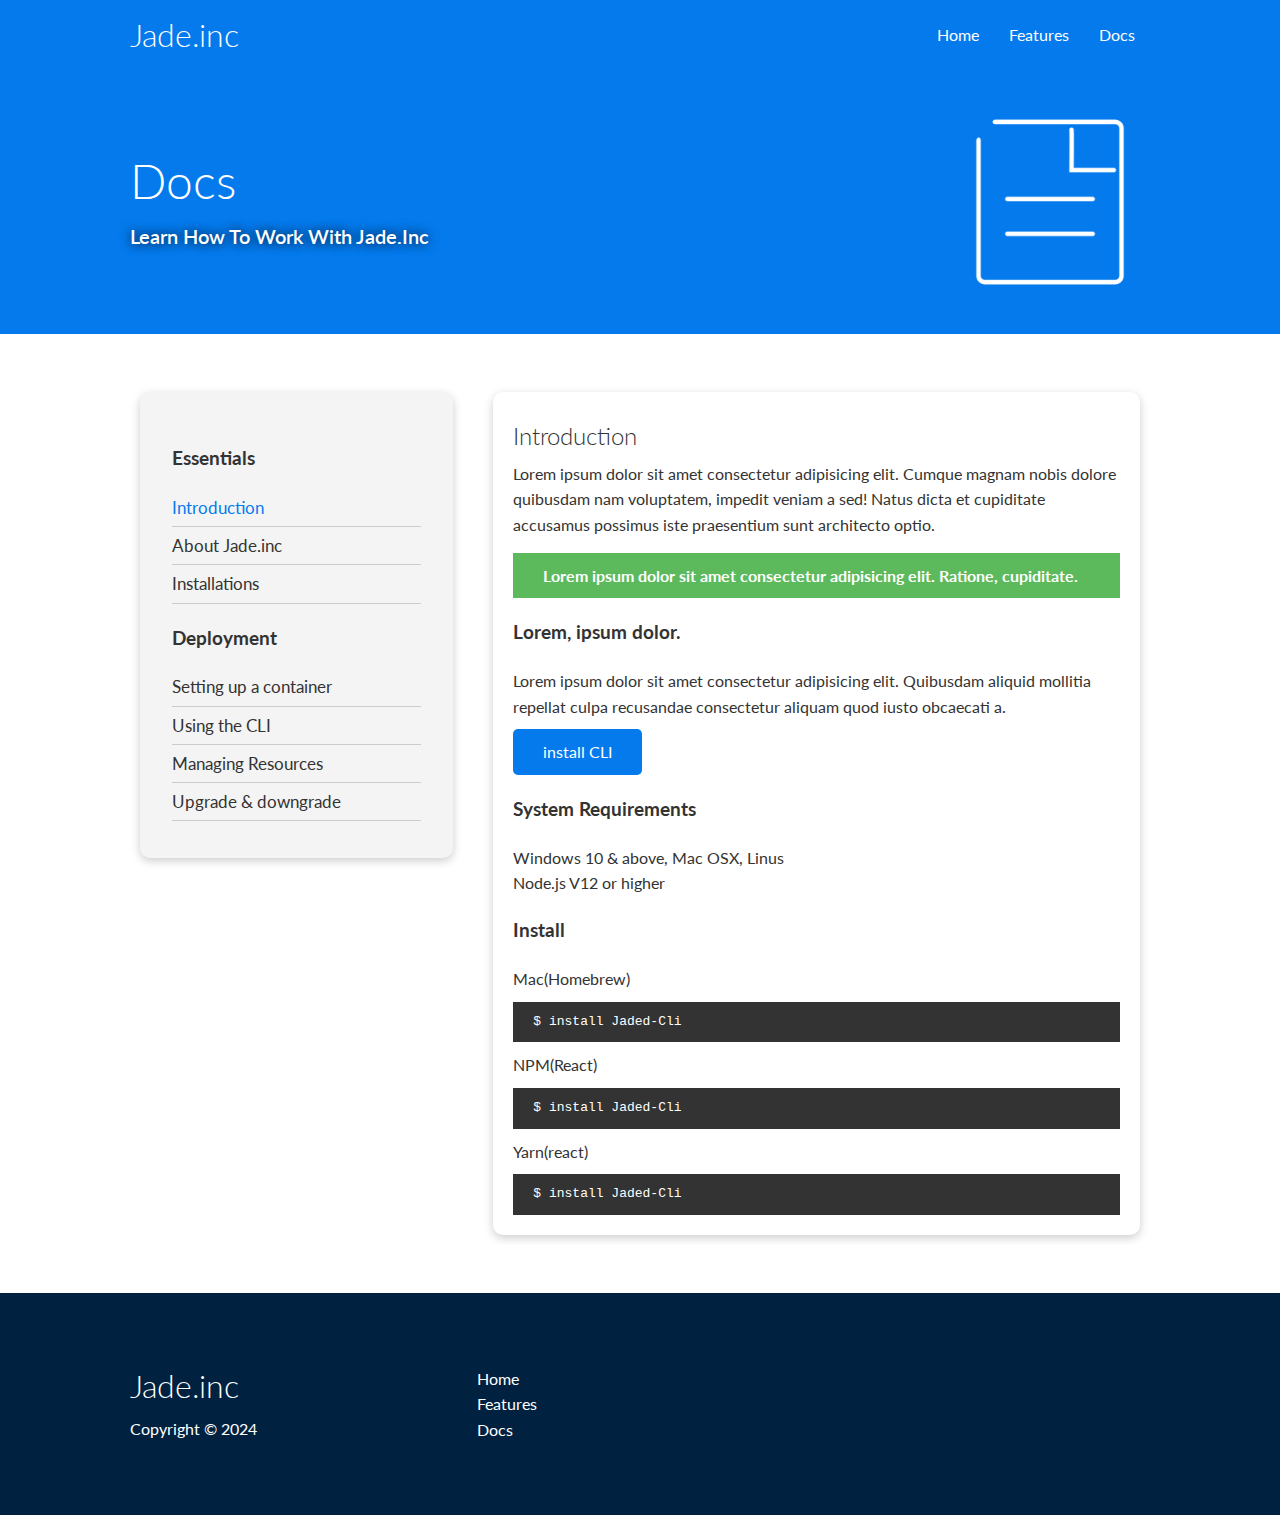
==== docs.html @ 17784c77 "initial commit" ====
<!DOCTYPE html>
<html lang="en">
<head>
    <meta charset="UTF-8">
    <meta name="viewport" content="width=device-width, initial-scale=1.0">
    <link rel="stylesheet" href="https://cdnjs.cloudflare.com/ajax/libs/font-awesome/5.15.1/css/all.min.css" integrity="sha512-+4zCK9k+qNFUR5X+cKL9EIR+ZOhtIloNl9GIKS57V1MyNsYpYcUrUeQc9vNfzsWfV28IaLL3i96P9sdNyeRssA==" crossorigin="anonymous" />
    <title>Jade.inc| Cloud Hosting For Everyone</title>
    <link rel="stylesheet" href="./css/utilities.css">
    <link rel="stylesheet" href="./css/style.css">
</head>
<body>
    <!-- Navbar -->
    <div class="navbar">
        <div class="container flex">
            <h1 class="logo">Jade.inc</h1>
            <nav>
                <ul>
                    <li><a href="index.html">Home</a></li>
                    <li><a href="features.html">Features</a></li>
                    <li><a href="docs.html">Docs</a></li>
                </ul>
            </nav>
        </div>
    </div>
    <!-- Docs Header -->
    <section class="docs-head bg-primary py-3">
        <div class="container grid">
            <div>
                <h1 class="xl">Docs</h1>
                <p class="lead head">Learn how to work with Jade.inc</p>
            </div>
            <img src="./img/docs.png" alt="server">
        </div>
    </section>
    <!-- Docs Main -->
    <section class="docs-main my-4">
        <div class="container grid">
            <div class="card bg-light p-3">
                <h3 class="my-2">Essentials</h3>
                <nav>
                    <ul>
                        <li><a class="text-primary" href="#">Introduction</a></li>
                        <li><a href="#">About Jade.inc</a></li>
                        <li><a href="#">Installations</a></li>
                    </ul>
                </nav>
                <h3 class="my-2">Deployment</h3>
                <nav>
                    <ul>
                        <li><a href="#">Setting up a container</a></li>
                        <li><a href="#">Using the CLI</a></li>
                        <li><a href="#">Managing Resources</a></li>
                        <li><a href="#">Upgrade & downgrade</a></li>
                    </ul>
                </nav>
            </div>
            <div class="card">
                <h2>Introduction</h2>
                <p>Lorem ipsum dolor sit amet consectetur adipisicing elit. Cumque magnam nobis dolore quibusdam nam voluptatem, impedit veniam a sed! Natus dicta et cupiditate accusamus possimus iste praesentium sunt architecto optio.</p>
                <div class="alert alert-success">
                    <i class="fas fa-info"></i>
                    Lorem ipsum dolor sit amet consectetur adipisicing elit. Ratione, cupiditate.
                </div>
                <h3>Lorem, ipsum dolor.</h3>
                <p>Lorem ipsum dolor sit amet consectetur adipisicing elit. Quibusdam aliquid mollitia repellat culpa recusandae consectetur aliquam quod iusto obcaecati a.</p>
                <a href="#" class="btn btn-primary">install CLI</a>
                <h3>System Requirements</h3>
                <ul>
                    <li>Windows 10 & above, Mac OSX, Linus</li>
                    <li>Node.js V12 or higher</li>
                </ul>
                <h3>Install</h3>
                <p>Mac(Homebrew)</p>
                <pre><code>$ install Jaded-Cli</code></pre>
                <p>NPM(React)</p>
                <pre><code>$ install Jaded-Cli</code></pre>
                <p>Yarn(react)</p>
                <pre><code>$ install Jaded-Cli</code></pre>
            </div>
        </div>
    </section>
    <!-- footer -->
    <footer class="footer bg-dark py-5">
        <div class="container grid grid-3">
            <div>
                <h1>Jade.inc</h1>
                <p>Copyright &copy; 2024</p>
            </div>
            <nav>
                <ul>
                    <li><a href="index.html">Home</a></li>
                    <li><a href="features.html">Features</a></li>
                    <li><a href="docs.html">Docs</a></li>
                </ul>
            </nav>
            <div class="social">
                <a href="#"><i class="fab fa-github fa-2x"></i></a>
                <a href="#"><i class="fab fa-facebook fa-2x"></i></a>
                <a href="#"><i class="fab fa-instagram fa-2x"></i></a>
                <a href="#"><i class="fab fa-twitter fa-2x"></i></a>
            </div>
        </div>
    </footer>
</body>
</html>
---- css/utilities.css ----
.container {
  max-width: 1100px;
  margin: 0 auto;
  overflow: auto;
  padding: 0 40px;
}

.card {
  background-color: #fff;
  border-radius: 10px;
  color: #333;
  -webkit-box-shadow: 0 3px 10px rgba(0, 0, 0, 0.2);
          box-shadow: 0 3px 10px rgba(0, 0, 0, 0.2);
  padding: 20px;
  margin: 10px;
}

.btn {
  display: inline-block;
  padding: 10px 30px;
  cursor: pointer;
  background: #047aed;
  color: #fff;
  border: none;
  border-radius: 5px;
  -webkit-transition: all 0.7s;
  transition: all 0.7s;
}
.btn-outline {
  background-color: transparent;
  border: 1px solid #fff;
}
.btn:hover {
  -webkit-transform: scale(0.98);
          transform: scale(0.98);
}

.flex {
  display: -webkit-box;
  display: -ms-flexbox;
  display: flex;
  -webkit-box-pack: center;
      -ms-flex-pack: center;
          justify-content: center;
  -webkit-box-align: center;
      -ms-flex-align: center;
          align-items: center;
  height: 100%;
}

.grid {
  display: grid;
  grid-template-columns: repeat(2, 1fr);
  gap: 20px;
  -webkit-box-pack: center;
      -ms-flex-pack: center;
          justify-content: center;
  -webkit-box-align: center;
      -ms-flex-align: center;
          align-items: center;
  height: 100%;
}

.grid-3 {
  grid-template-columns: repeat(3, 1fr);
}

.text-center {
  text-align: center;
}

.bg-primary, .btn-primary {
  background-color: #047aed;
  color: #fff;
}
.bg-primary a, .btn-primary a {
  color: #fff;
}

.bg-secondary, .btn-secondary {
  background-color: #1c3fa8;
  color: #fff;
}
.bg-secondary a, .btn-secondary a {
  color: #fff;
}

.bg-dark, .btn-dark {
  background-color: #002240;
  color: #fff;
}
.bg-dark a, .btn-dark a {
  color: #fff;
}

.bg-light, .btn-light {
  background-color: #f4f4f4;
  color: #333;
}
.bg-light a, .btn-light a {
  color: #333;
}

/*Text colors*/
.text-primary {
  color: #047aed !important;
}

.text-secondary {
  color: #1c3fa8;
}

.text-dark {
  color: #002240;
}

.text-light {
  color: #f4f4f4;
}

span.change {
  display: block;
  -webkit-transform: translateX(20px);
          transform: translateX(20px);
}

p.lead {
  text-transform: capitalize;
  font-weight: 600;
  text-shadow: 0 0 12px #000000;
}

.alert {
  background-color: #f4f4f4;
  padding: 10px 20px;
  font-weight: bold;
  margin: 15px 0;
}

.alert i {
  margin-right: 10px;
}

.alert-success {
  background-color: #5cba5c;
  color: #fff;
}

.alert-error {
  background-color: #d9534f;
  color: #fff;
}

code, pre {
  background-color: #333;
  color: #fff;
  padding: 10px;
}

/*Text-sizes*/
.lead {
  font-size: 20px;
}

.sm {
  font-size: 1rem;
}

.md {
  font-size: 1.5rem;
}

.lg {
  font-size: 2.5rem;
}

.xl {
  font-size: 3rem;
}

/*Margin*/
.my-1 {
  margin: 1rem 0;
}

.my-2 {
  margin: 1.5rem 0;
}

.my-3 {
  margin: 2rem 0;
}

.my-4 {
  margin: 3rem 0;
}

.my-5 {
  margin: 4rem 0;
}

.m-1 {
  margin: 1rem;
}

.m-2 {
  margin: 1.5rem;
}

.m-3 {
  margin: 2rem;
}

.m-4 {
  margin: 3rem;
}

.m-5 {
  margin: 4rem;
}

/*padding*/
.py-1 {
  padding: 1rem 0;
}

.py-2 {
  padding: 1.5rem 0;
}

.py-3 {
  padding: 2rem 0;
}

.py-4 {
  padding: 3rem 0;
}

.py-5 {
  padding: 4rem 0;
}

.p-1 {
  padding: 1rem;
}

.p-2 {
  padding: 1.5rem;
}

.p-3 {
  padding: 2rem;
}

.p-4 {
  padding: 3rem;
}

.p-5 {
  padding: 4rem;
}
---- css/style.css ----
@import url("https://fonts.googleapis.com/css2?family=Courgette&family=Lato:ital,wght@1,300&display=swap");
* {
  -webkit-box-sizing: border-box;
          box-sizing: border-box;
  padding: 0;
  margin: 0;
}

body {
  font-family: "Courgette", cursive;
  font-family: "Lato", sans-serif;
  color: #333;
  line-height: 1.6;
}

ul {
  list-style-type: none;
}

a {
  text-decoration: none;
  color: #333;
}

h1, h2 {
  font-weight: 300;
  line-height: 1.2;
  margin: 10px 0;
}

p {
  margin: 10px 0;
}

img {
  width: 100%;
}

.hidden {
  visibility: hidden;
  height: 0;
}

/* Navbar */
.navbar {
  background-color: #047aed;
  color: #fff;
  height: 70px;
}
.navbar .flex {
  -webkit-box-pack: justify;
      -ms-flex-pack: justify;
          justify-content: space-between;
}
.navbar ul {
  display: -webkit-box;
  display: -ms-flexbox;
  display: flex;
}
.navbar a {
  color: #fff;
  padding: 10px;
  margin: 0 5px;
}
.navbar a:hover {
  border-bottom: 2px #fff solid;
}

/* showcase */
.showcase {
  height: 400px;
  background-color: #047aed;
  color: #fff;
  position: relative;
}
.showcase h1 {
  font-size: 40px;
}
.showcase p {
  margin: 20px 0;
}
.showcase .grid {
  grid-template-columns: 55% 45%;
  gap: 30px;
  overflow: visible;
}
.showcase .showcase-text {
  -webkit-animation: slideIn 2s ease forwards;
          animation: slideIn 2s ease forwards;
}
.showcase-form {
  position: relative;
  top: 60px;
  height: 350px;
  width: 400px;
  justify-self: flex-end;
  padding: 40px;
  z-index: 100;
  -webkit-animation: slideInR 2s ease forwards;
          animation: slideInR 2s ease forwards;
}
.showcase-form .form-control {
  margin: 30px 0;
}
.showcase-form input[type=text],
.showcase-form input[type=email] {
  border: 0;
  border-bottom: 1px solid #b4becb;
  font-size: 16px;
  padding: 3px;
}
.showcase-form input[type=text]:focus,
.showcase-form input[type=email]:focus {
  outline: none;
}
.showcase::before, .showcase::after {
  content: "";
  height: 100px;
  position: absolute;
  bottom: -70px;
  right: 0;
  left: 0;
  background-color: #fff;
  -webkit-transform: skewY(-3deg);
          transform: skewY(-3deg);
}

/*stats*/
.stats {
  padding-top: 100px;
  -webkit-animation: slideUp 2s ease forwards;
          animation: slideUp 2s ease forwards;
}
.stats .grid .h3 {
  font-size: 35px;
}
.stats .grid p {
  font-size: 20px;
  font-weight: bold;
}

.stats-heading {
  max-width: 500px;
  margin: auto;
}

/*cli*/
.cli .grid {
  grid-template-columns: repeat(3, 1fr);
  grid-template-rows: repeat(2, 1fr);
}
.cli .grid > *:first-child {
  grid-column: span 2;
  grid-row: span 2;
}

.cli .card {
  -webkit-transition: all 0.7s;
  transition: all 0.7s;
}
.cli .card:hover {
  -webkit-transform: translateY(-15px) scaleX(1.05);
          transform: translateY(-15px) scaleX(1.05);
}

/*cloud*/
.cloud .grid {
  grid-template-columns: 4fr 1fr;
}

.languages .flex {
  -ms-flex-wrap: wrap;
      flex-wrap: wrap;
}

.languages .card {
  text-align: center;
  margin: 18px 10px 40px;
  -webkit-transition: all 0.2s ease-in-out;
  transition: all 0.2s ease-in-out;
}
.languages .card h4 {
  font-size: 20px;
  margin-bottom: 10px;
}
.languages .card:hover {
  -webkit-transform: translateY(-15px);
          transform: translateY(-15px);
  -webkit-box-shadow: 0px 10px 10px #002240;
          box-shadow: 0px 10px 10px #002240;
}

/*Features*/
.features-head img, .docs-head img {
  width: 200px;
  justify-self: flex-end;
}

.features-sub-head img {
  width: 300px;
  justify-self: flex-end;
}

.features-main .card > i {
  margin: 0 10px;
}

.features-main .grid {
  padding: 30px;
}
.features-main .grid > *:first-child {
  grid-column: 1/-1;
}
.features-main .grid :nth-child(2) {
  grid-column: span 2;
}

/*Docs*/
.docs-main h3 {
  margin: 20px 0;
}
.docs-main .grid {
  grid-template-columns: 1fr 2fr;
  -webkit-box-align: start;
      -ms-flex-align: start;
          align-items: flex-start;
}
.docs-main nav li {
  font-size: 17px;
  padding-bottom: 5px;
  margin-bottom: 5px;
  border-bottom: 1px solid #ccc;
}
.docs-main a {
  -webkit-transition: all 0.4s;
  transition: all 0.4s;
}
.docs-main a:hover {
  font-weight: bold;
}

/* footer*/
.footer .social a {
  margin: 0 10px;
}
.footer .social a i {
  -webkit-transition: all 0.3s;
  transition: all 0.3s;
}
.footer .social a i:hover {
  -webkit-transform: rotate(20deg) translateY(-15px);
          transform: rotate(20deg) translateY(-15px);
}

/*Animations*/
@-webkit-keyframes slideIn {
  0% {
    -webkit-transform: translateX(-1200px);
            transform: translateX(-1200px);
  }
  100% {
    -webkit-transform: translateX(0);
            transform: translateX(0);
  }
}
@keyframes slideIn {
  0% {
    -webkit-transform: translateX(-1200px);
            transform: translateX(-1200px);
  }
  100% {
    -webkit-transform: translateX(0);
            transform: translateX(0);
  }
}
@-webkit-keyframes slideInR {
  0% {
    -webkit-transform: translateX(1200px);
            transform: translateX(1200px);
  }
  100% {
    -webkit-transform: translateX(0);
            transform: translateX(0);
  }
}
@keyframes slideInR {
  0% {
    -webkit-transform: translateX(1200px);
            transform: translateX(1200px);
  }
  100% {
    -webkit-transform: translateX(0);
            transform: translateX(0);
  }
}
@-webkit-keyframes slideInDown {
  0% {
    -webkit-transform: translateY(-100%);
            transform: translateY(-100%);
  }
  100% {
    -webkit-transform: translateY(0);
            transform: translateY(0);
  }
}
@keyframes slideInDown {
  0% {
    -webkit-transform: translateY(-100%);
            transform: translateY(-100%);
  }
  100% {
    -webkit-transform: translateY(0);
            transform: translateY(0);
  }
}
@-webkit-keyframes slideUp {
  0% {
    -webkit-transform: translateY(100%);
            transform: translateY(100%);
  }
  100% {
    -webkit-transform: translateY(0);
            transform: translateY(0);
  }
}
@keyframes slideUp {
  0% {
    -webkit-transform: translateY(100%);
            transform: translateY(100%);
  }
  100% {
    -webkit-transform: translateY(0);
            transform: translateY(0);
  }
}
/*media query for tablets and under*/
@media screen and (max-width: 908px) {
  .showcase-form {
    width: 300px;
    margin: auto;
  }
  .footer .grid {
    grid-template-columns: repeat(3, 1fr);
    margin: auto;
  }
  .footer .grid > *:nth-child(3) {
    text-align: center;
  }
}
@media screen and (max-width: 768px) {
  .grid,
  .showcase .grid,
  .stats .grid,
  .cli .grid,
  .cloud .grid,
  .features-main .grid,
  .docs-main .grid {
    grid-template-columns: 1fr;
    grid-template-rows: 1fr;
  }
  .showcase {
    height: auto;
  }
  .showcase-text {
    text-align: center;
    margin: 30px;
    -webkit-animation: slideInDown 2s ease forwards !important;
            animation: slideInDown 2s ease forwards !important;
  }
  .showcase-form {
    justify-self: center;
    width: 300px;
    margin: auto;
    -webkit-animation: slideUp 2s ease forwards;
            animation: slideUp 2s ease forwards;
  }
  .cli .grid > *:first-child {
    grid-column: 1;
    grid-row: 1;
  }
  .features-head,
  .features-head img,
  .features-sub-head img,
  .docs-head img,
  .docs-head {
    text-align: center;
    justify-self: center;
  }
  .features-main .grid > *:first-child,
  .features-main .grid > *:nth-child(2) {
    grid-column: 1;
  }
  .footer .grid {
    grid-template-columns: repeat(3, 1fr);
    margin: auto;
  }
}
/*media query for mobile*/
@media screen and (max-width: 500px) {
  body {
    overflow-x: hidden;
  }
  .navbar {
    height: 130px;
  }
  .navbar .flex {
    -webkit-box-orient: vertical;
    -webkit-box-direction: normal;
        -ms-flex-direction: column;
            flex-direction: column;
    margin: auto;
  }
  .navbar ul {
    padding: 10px;
    background-color: rgba(0, 0, 0, 0.1);
  }
  .navbar ul a {
    padding: 5px;
  }
  .footer .grid {
    grid-template-columns: 2fr 1fr;
    grid-template-rows: repeat(2, 1fr);
    gap: 20px;
    margin-left: 10px;
  }
  .footer .grid > *:nth-child(3) {
    grid-column: 1/-1;
    justify-self: center;
    padding-right: 20px;
  }
}
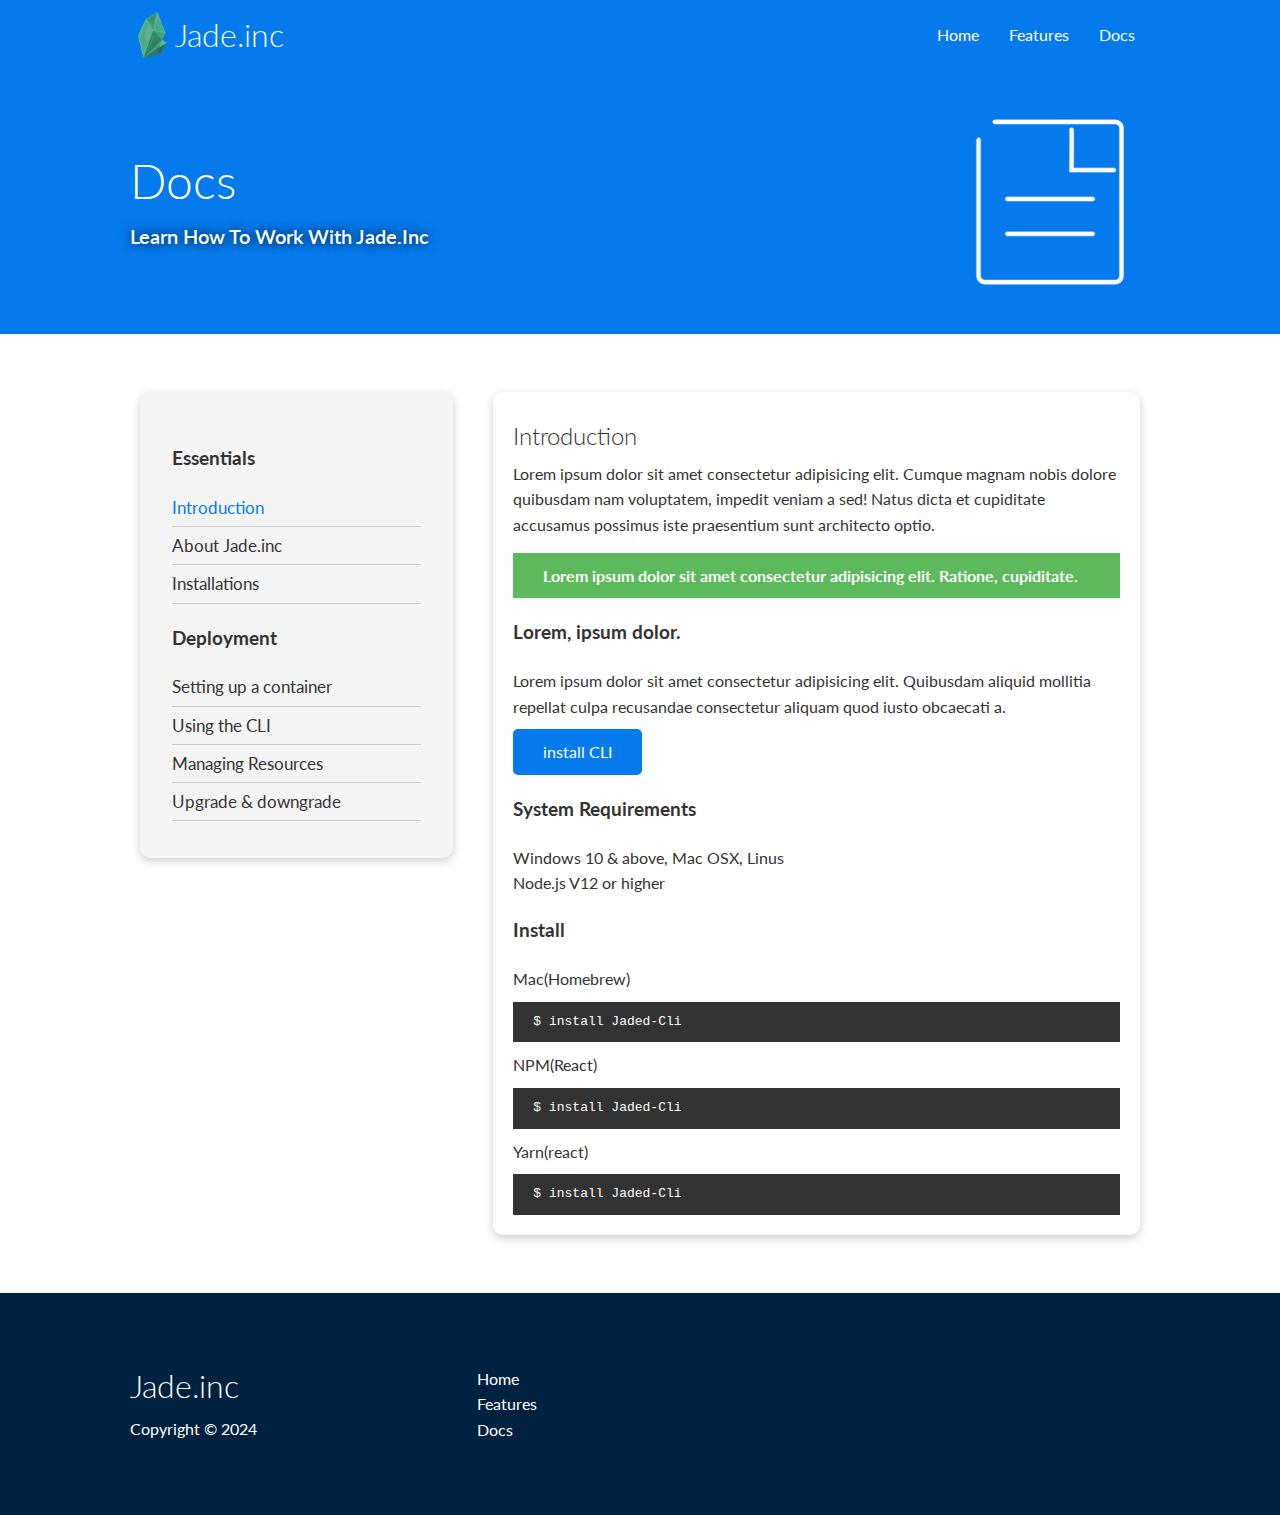
==== commit a390c83b: "second commit" ====
--- a/docs.html
+++ b/docs.html
@@ -3,6 +3,10 @@
 <head>
     <meta charset="UTF-8">
     <meta name="viewport" content="width=device-width, initial-scale=1.0">
+    <link rel="apple-touch-icon" sizes="180x180" href="./favicons/apple-touch-icon.png">
+    <link rel="icon" type="image/png" sizes="32x32" href="./favicons/favicon-32x32.png">
+    <link rel="icon" type="image/png" sizes="16x16" href="./favicons/favicon-16x16.png">
+    <link rel="manifest" href="./favicons/site.webmanifest">
     <link rel="stylesheet" href="https://cdnjs.cloudflare.com/ajax/libs/font-awesome/5.15.1/css/all.min.css" integrity="sha512-+4zCK9k+qNFUR5X+cKL9EIR+ZOhtIloNl9GIKS57V1MyNsYpYcUrUeQc9vNfzsWfV28IaLL3i96P9sdNyeRssA==" crossorigin="anonymous" />
     <title>Jade.inc| Cloud Hosting For Everyone</title>
     <link rel="stylesheet" href="./css/utilities.css">
@@ -12,9 +16,13 @@
     <!-- Navbar -->
     <div class="navbar">
         <div class="container flex">
+           <div class="icon">
+            <img src="./img/Jaded.png" alt="icon" class="head-icon">
             <h1 class="logo">Jade.inc</h1>
+           </div>
             <nav>
                 <ul>
+                    
                     <li><a href="index.html">Home</a></li>
                     <li><a href="features.html">Features</a></li>
                     <li><a href="docs.html">Docs</a></li>
--- a/css/utilities.css
+++ b/css/utilities.css
@@ -157,6 +157,16 @@
   padding: 10px;
 }
 
+/*Favico*/
+.icon {
+  display: -webkit-box;
+  display: -ms-flexbox;
+  display: flex;
+}
+.icon .head-icon {
+  width: 45px;
+}
+
 /*Text-sizes*/
 .lead {
   font-size: 20px;
